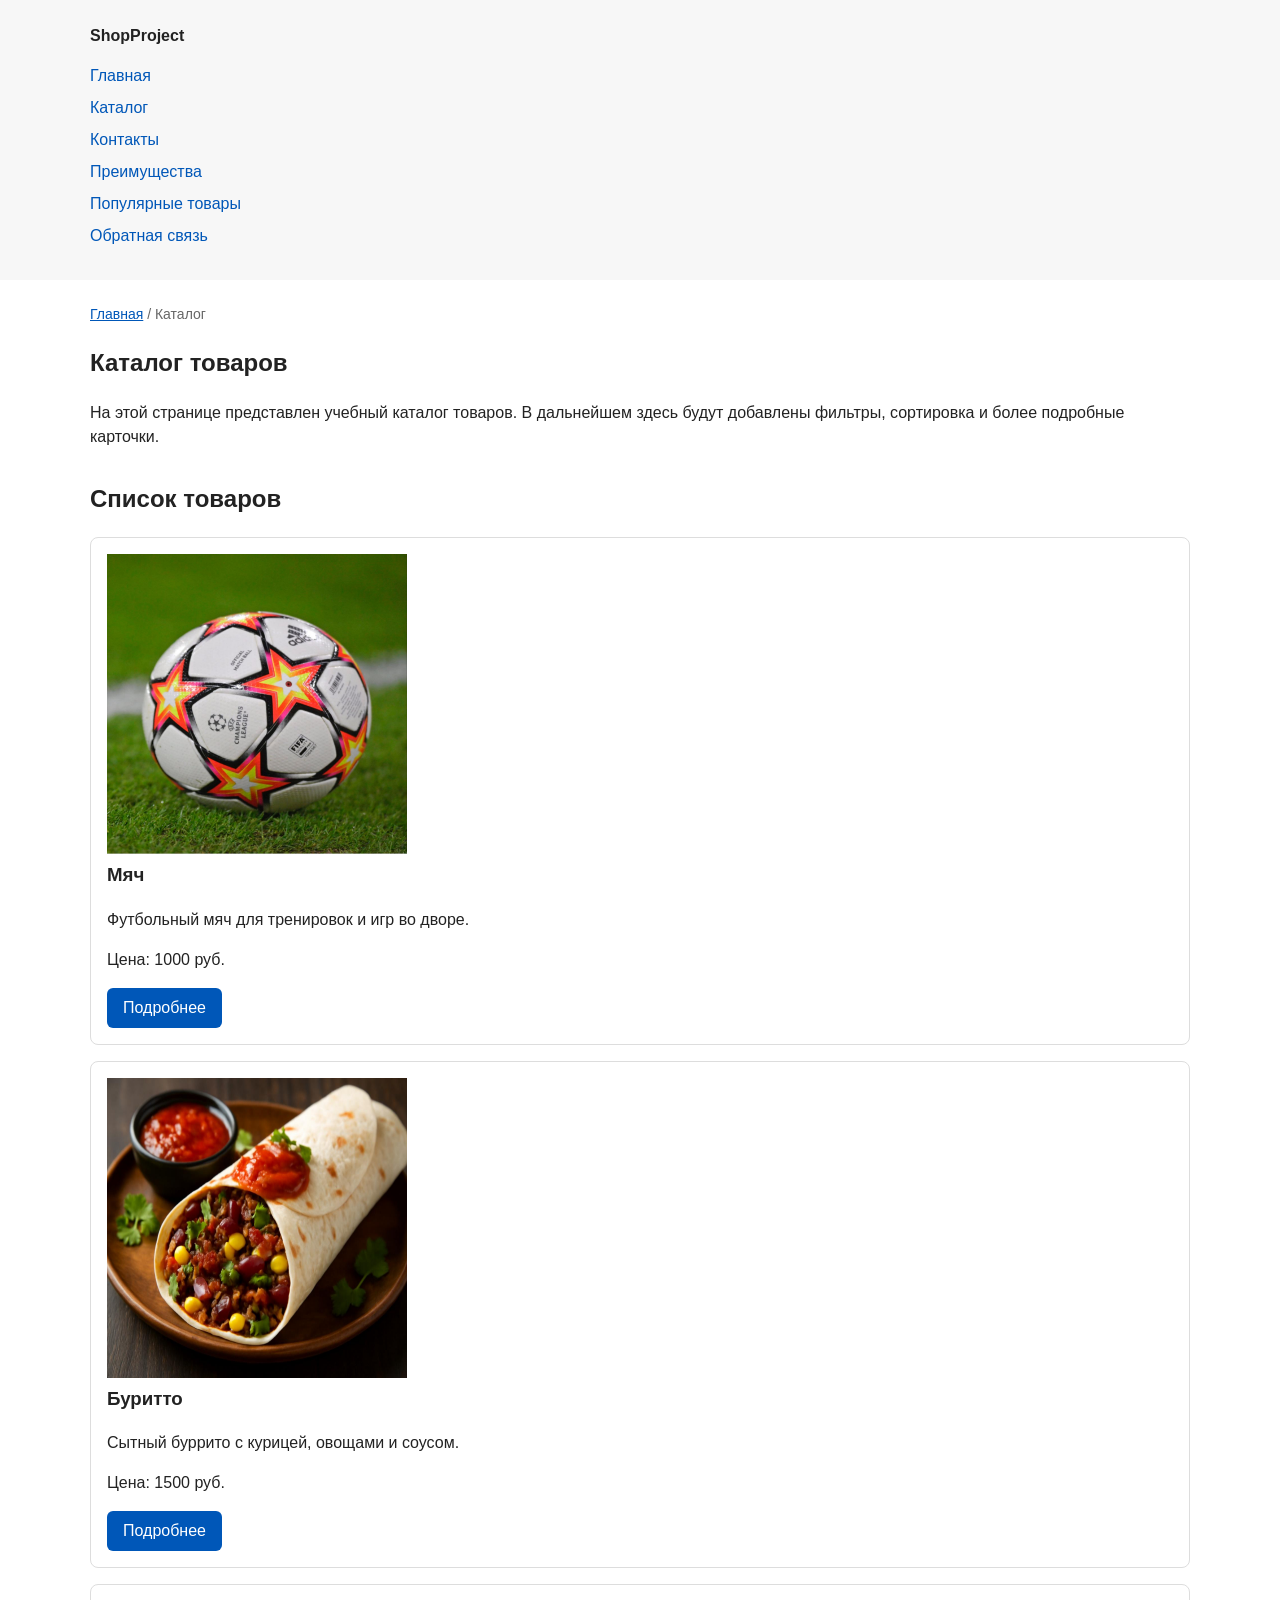
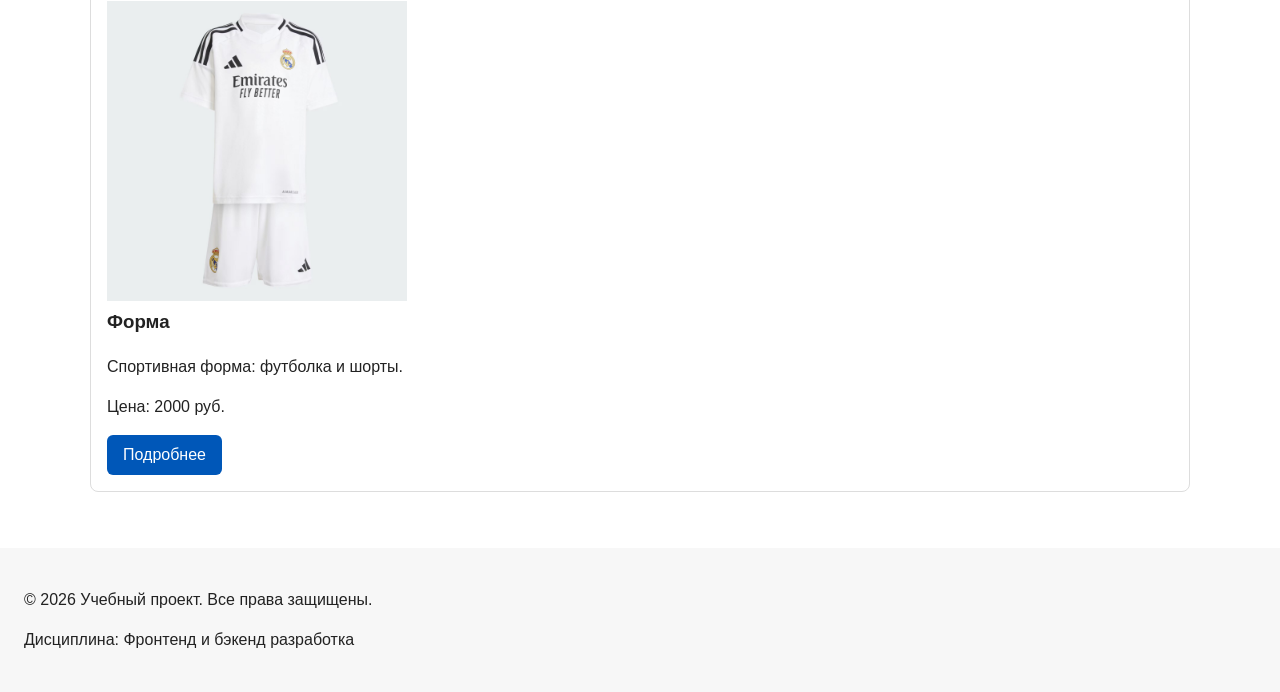
==== catalog.html @ de2d74d0 "feat: add multi-page structure navigation and anchors" ====
<!DOCTYPE html>
<html lang="ru">
<head>
  <meta charset="UTF-8">
  <meta name="viewport" content="width=device-width, initial-scale=1.0">
  <meta name="description" content="Каталог товаров учебного интернет-магазина ShopProject.">
  <title>Каталог товаров — Учебный интернет-магазин</title>
  <link rel="stylesheet" href="css/style.css">
</head>
<body>
  <header>
    <div class="site-header">
      <a class="site-logo" href="index.html">ShopProject</a>

      <nav class="site-nav" aria-label="Основная навигация">
        <ul class="site-nav__list">
          <li><a href="index.html">Главная</a></li>
          <li><a href="catalog.html">Каталог</a></li>
          <li><a href="contacts.html">Контакты</a></li>
          <li><a href="index.html#advantages">Преимущества</a></li>
          <li><a href="index.html#popular">Популярные товары</a></li>
          <li><a href="index.html#contacts">Обратная связь</a></li>
        </ul>
      </nav>
    </div>
  </header>

  <main>
    <nav class="breadcrumbs" aria-label="Хлебные крошки">
      <a href="index.html">Главная</a>
      <span>Каталог</span>
    </nav>

    <section class="section">
      <h1>Каталог товаров</h1>
      <p>
        На этой странице представлен учебный каталог товаров.
        В дальнейшем здесь будут добавлены фильтры, сортировка и более
        подробные карточки.
      </p>
    </section>

    <section class="section">
      <h2>Список товаров</h2>

      <article class="product-card">
        <img src="images/ball.jpg" alt="Мяч" class="product-card__image" width="300" height="300" loading="lazy">
        <h3>Мяч</h3>
        <p>Футбольный мяч для тренировок и игр во дворе.</p>
        <p>Цена: 1000 руб.</p>
        <a class="button" href="index.html#popular">Подробнее</a>
      </article>
      <article class="product-card">
        <img src="images/buritto.jpeg" alt="Буррито" class="product-card__image" width="300" height="300" loading="lazy">
        <h3>Буритто</h3>
        <p>Сытный буррито с курицей, овощами и соусом.</p>
        <p>Цена: 1500 руб.</p>
        <a class="button" href="index.html#popular">Подробнее</a>
      </article>
      <article class="product-card">
        <img src="images/forma.jpg" alt="Форма" class="product-card__image" width="300" height="300" loading="lazy">
        <h3>Форма</h3>
        <p>Спортивная форма: футболка и шорты.</p>
        <p>Цена: 2000 руб.</p>
        <a class="button" href="index.html#popular">Подробнее</a>
      </article>
    </section>
  </main>

  <footer>
    <p>&copy; 2026 Учебный проект. Все права защищены.</p>
    <p>Дисциплина: Фронтенд и бэкенд разработка</p>
  </footer>
</body>
</html>
---- css/style.css ----
/* ===============================
   1. Переменные проекта
   =============================== */

:root {
  /* Основные цвета проекта */
  --color-bg: #ffffff;
  --color-text: #222222;
  --color-muted: #666666;
  --color-primary: #0057b8;
  --color-primary-dark: #003f86;
  --color-border: #dddddd;
  --color-surface: #f7f7f7;
  --color-surface-accent: #eef5ff;
  --color-danger: #b00020;
  --color-success: #168a2f;
  --color-success-bg: #eefaf0;
  --color-white: #ffffff;

  /* Отступы */
  --space-xs: 4px;
  --space-sm: 8px;
  --space-md: 16px;
  --space-lg: 24px;
  --space-xl: 32px;

  /* Скругления */
  --radius-sm: 6px;
  --radius-md: 8px;
  --radius-lg: 12px;

  /* Размеры */
  --container-width: 1100px;
}

/* ===============================
   2. Базовые стили
   =============================== */

* {
  box-sizing: border-box;
}

html {
  scroll-behavior: smooth;
}

body {
  margin: 0;
  font-family: Arial, sans-serif;
  line-height: 1.5;
  color: var(--color-text);
  background-color: var(--color-bg);
}

header,
main,
footer {
  padding: var(--space-lg);
}

header {
  background-color: var(--color-surface);
}

footer {
  background-color: var(--color-surface);
}

/* ===============================
   3. Общие элементы интерфейса
   =============================== */

a {
  color: var(--color-primary);
}

a:hover {
  color: var(--color-primary-dark);
}

a:focus-visible {
  outline: 2px solid var(--color-primary);
  outline-offset: 3px;
}

.button {
  display: inline-block;
  padding: var(--space-sm) var(--space-md);
  color: var(--color-white);
  background-color: var(--color-primary);
  text-decoration: none;
  border: none;
  border-radius: var(--radius-sm);
  font: inherit;
  cursor: pointer;
}

.button:hover {
  color: var(--color-white);
  background-color: var(--color-primary-dark);
}

.button:focus-visible {
  outline: 2px solid var(--color-primary);
  outline-offset: 3px;
}

.button:disabled {
  opacity: 0.6;
  cursor: not-allowed;
}

/* ===============================
   4. Компоненты страницы
   =============================== */

/* Шапка и навигация */
.site-header {
  max-width: var(--container-width);
  margin: 0 auto;
}

.site-logo {
  font-weight: bold;
  text-decoration: none;
  color: var(--color-text);
}

.site-nav__list {
  padding: 0;
  margin: var(--space-md) 0 0;
  list-style: none;
}

.site-nav__list li {
  margin-bottom: var(--space-sm);
}

.site-nav__list a {
  text-decoration: none;
}

.site-nav__list a:hover {
  text-decoration: underline;
}

/* Хлебные крошки */
.breadcrumbs {
  max-width: var(--container-width);
  margin: 0 auto var(--space-md);
  font-size: 14px;
  color: var(--color-muted);
}

.breadcrumbs a {
  color: var(--color-primary);
}

.breadcrumbs span::before {
  content: " / ";
  color: var(--color-muted);
}

/* Подсветка элемента, к которому выполнен переход по якорю */
:target {
  outline: 2px dashed var(--color-primary);
  outline-offset: 4px;
}

/* Hero-блок */
.hero {
  max-width: var(--container-width);
  margin: 0 auto var(--space-xl);
  padding: var(--space-xl) var(--space-lg);
  background-color: var(--color-surface-accent);
  border-radius: var(--radius-lg);
}

/* Секции */
.section {
  max-width: var(--container-width);
  margin: 0 auto var(--space-xl);
}

.section h2 {
  margin-top: 0;
}

/* Карточки товаров */
.product-card {
  margin-bottom: var(--space-md);
  padding: var(--space-md);
  border: 1px solid var(--color-border);
  border-radius: var(--radius-md);
  background-color: var(--color-bg);
}

.product-card:hover {
  border-color: var(--color-primary);
}

.product-card h3 {
  margin-top: 0;
}

/* Боковой блок */
.aside-info {
  max-width: var(--container-width);
  margin: 0 auto var(--space-xl);
  padding: var(--space-md);
  border-left: 4px solid var(--color-primary);
  background-color: var(--color-surface);
}

/* ===============================
   5. Форма и модальное окно
   =============================== */

.order-dialog {
  width: min(100% - 32px, 560px);
  padding: var(--space-lg);
  border: none;
  border-radius: var(--radius-lg);
}

.order-dialog::backdrop {
  background-color: rgba(0, 0, 0, 0.5);
}

.form-field {
  margin-bottom: var(--space-md);
}

.form-field label {
  display: block;
  margin-bottom: var(--space-xs);
}

.form-field input,
.form-field select,
.form-field textarea {
  width: 100%;
  padding: 10px 12px;
  border: 1px solid var(--color-border);
  border-radius: var(--radius-sm);
  font: inherit;
}

.form-field input[type="checkbox"] {
  width: auto;
}

.form-field small {
  display: block;
  margin-top: var(--space-xs);
  color: var(--color-muted);
}

/* Состояния полей формы */
.form-field input:hover,
.form-field select:hover,
.form-field textarea:hover {
  border-color: var(--color-primary);
}

.form-field input:focus-visible,
.form-field select:focus-visible,
.form-field textarea:focus-visible,
.form-actions button:focus-visible {
  outline: 2px solid var(--color-primary);
  outline-offset: 3px;
}

[aria-invalid="true"] {
  border-color: var(--color-danger);
}

.form-actions {
  display: flex;
  gap: var(--space-md);
  margin-top: var(--space-lg);
}

.form-actions button:disabled {
  opacity: 0.6;
  cursor: not-allowed;
}

/* Сообщение об успешной отправке */
.success-message {
  max-width: var(--container-width);
  margin: var(--space-lg) auto;
  padding: var(--space-md);
  border-left: 4px solid var(--color-success);
  background-color: var(--color-success-bg);
}
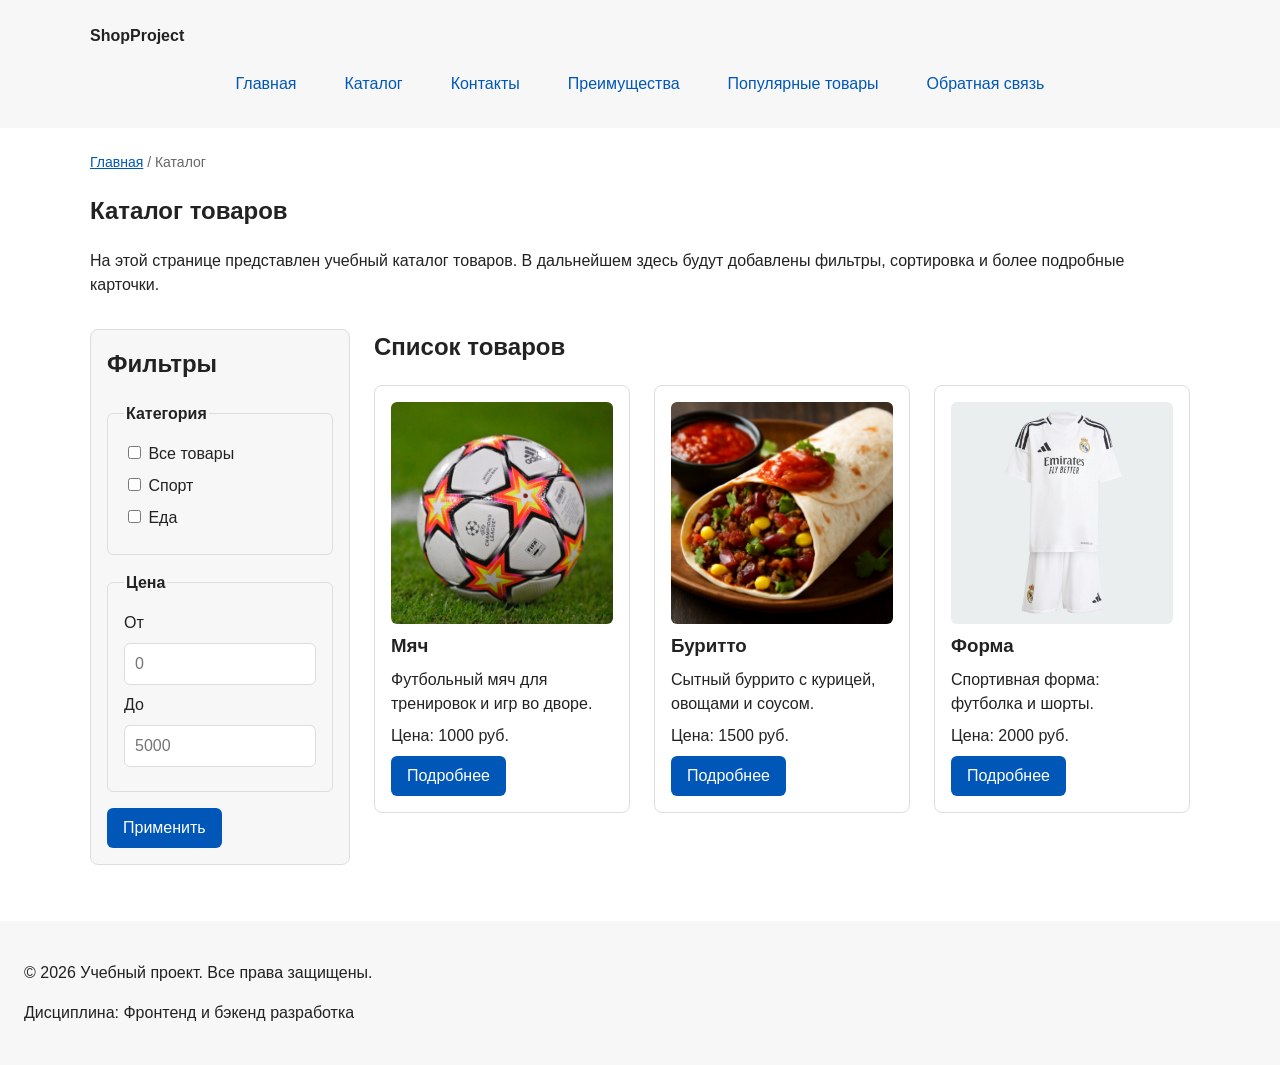
==== commit 22c81ef9: "feat: add flex navigation and grid catalog layout" ====
--- a/catalog.html
+++ b/catalog.html
@@ -40,30 +40,72 @@
       </p>
     </section>
 
-    <section class="section">
-      <h2>Список товаров</h2>
+    <section class="catalog-layout">
+      <aside class="catalog-filters">
+        <h2>Фильтры</h2>
 
-      <article class="product-card">
-        <img src="images/ball.jpg" alt="Мяч" class="product-card__image" width="300" height="300" loading="lazy">
-        <h3>Мяч</h3>
-        <p>Футбольный мяч для тренировок и игр во дворе.</p>
-        <p>Цена: 1000 руб.</p>
-        <a class="button" href="index.html#popular">Подробнее</a>
-      </article>
-      <article class="product-card">
-        <img src="images/buritto.jpeg" alt="Буррито" class="product-card__image" width="300" height="300" loading="lazy">
-        <h3>Буритто</h3>
-        <p>Сытный буррито с курицей, овощами и соусом.</p>
-        <p>Цена: 1500 руб.</p>
-        <a class="button" href="index.html#popular">Подробнее</a>
-      </article>
-      <article class="product-card">
-        <img src="images/forma.jpg" alt="Форма" class="product-card__image" width="300" height="300" loading="lazy">
-        <h3>Форма</h3>
-        <p>Спортивная форма: футболка и шорты.</p>
-        <p>Цена: 2000 руб.</p>
-        <a class="button" href="index.html#popular">Подробнее</a>
-      </article>
+        <form class="filters-form" action="#" method="get">
+          <fieldset>
+            <legend>Категория</legend>
+
+            <label>
+              <input type="checkbox" name="category" value="all">
+              Все товары
+            </label>
+
+            <label>
+              <input type="checkbox" name="category" value="sport">
+              Спорт
+            </label>
+
+            <label>
+              <input type="checkbox" name="category" value="food">
+              Еда
+            </label>
+          </fieldset>
+
+          <fieldset>
+            <legend>Цена</legend>
+
+            <label for="price-from">От</label>
+            <input id="price-from" name="price-from" type="number" min="0" placeholder="0">
+
+            <label for="price-to">До</label>
+            <input id="price-to" name="price-to" type="number" min="0" placeholder="5000">
+          </fieldset>
+
+          <button class="button" type="submit">Применить</button>
+        </form>
+      </aside>
+
+      <section class="catalog-products">
+        <h2>Список товаров</h2>
+
+        <div class="products-grid">
+          <article class="product-card">
+            <img src="images/ball.jpg" alt="Мяч" class="product-card__image" width="300" height="300" loading="lazy">
+            <h3>Мяч</h3>
+            <p>Футбольный мяч для тренировок и игр во дворе.</p>
+            <p>Цена: 1000 руб.</p>
+            <a class="button" href="index.html#popular">Подробнее</a>
+          </article>
+          <article class="product-card">
+            <img src="images/buritto.jpeg" alt="Буррито" class="product-card__image" width="300" height="300" loading="lazy">
+            <h3>Буритто</h3>
+            <p>Сытный буррито с курицей, овощами и соусом.</p>
+            <p>Цена: 1500 руб.</p>
+            <a class="button" href="index.html#popular">Подробнее</a>
+          </article>
+          <article class="product-card">
+            <img src="images/forma.jpg" alt="Форма" class="product-card__image" width="300" height="300" loading="lazy">
+            <h3>Форма</h3>
+            <p>Спортивная форма: футболка и шорты.</p>
+            <p>Цена: 2000 руб.</p>
+            <a class="button" href="index.html#popular">Подробнее</a>
+          </article>
+    
+        </div>
+      </section>
     </section>
   </main>
 
--- a/css/style.css
+++ b/css/style.css
@@ -128,21 +128,27 @@
 }
 
 .site-nav__list {
+  display: flex;
+  flex-wrap: wrap;
+  justify-content: center;
+  align-items: center;
+  gap: var(--space-md);
   padding: 0;
   margin: var(--space-md) 0 0;
   list-style: none;
 }
 
-.site-nav__list li {
-  margin-bottom: var(--space-sm);
-}
-
 .site-nav__list a {
+  display: inline-block;
+  padding: var(--space-sm) var(--space-md);
+  color: var(--color-primary);
   text-decoration: none;
+  border-radius: var(--radius-sm);
 }
 
 .site-nav__list a:hover {
-  text-decoration: underline;
+  color: var(--color-white);
+  background-color: var(--color-primary);
 }
 
 /* Хлебные крошки */
@@ -187,9 +193,19 @@
   margin-top: 0;
 }
 
+/* Сетка карточек товаров */
+.products-grid {
+  display: grid;
+  grid-template-columns: repeat(3, 1fr);
+  gap: var(--space-lg);
+}
+
 /* Карточки товаров */
 .product-card {
-  margin-bottom: var(--space-md);
+  display: flex;
+  flex-direction: column;
+  gap: var(--space-sm);
+  margin-bottom: 0;
   padding: var(--space-md);
   border: 1px solid var(--color-border);
   border-radius: var(--radius-md);
@@ -200,8 +216,86 @@
   border-color: var(--color-primary);
 }
 
-.product-card h3 {
+.product-card h3,
+.product-card p {
+  margin: 0;
+}
+
+.product-card__image {
+  display: block;
+  width: 100%;
+  height: auto;
+  aspect-ratio: 1 / 1;
+  object-fit: cover;
+  border-radius: var(--radius-sm);
+}
+
+.product-card .button {
+  margin-top: auto;
+  align-self: flex-start;
+}
+
+/* Страница каталога: фильтры + товары */
+.catalog-layout {
+  max-width: var(--container-width);
+  margin: 0 auto var(--space-xl);
+  display: grid;
+  grid-template-columns: 260px 1fr;
+  grid-template-areas: "filters products";
+  gap: var(--space-lg);
+}
+
+.catalog-filters {
+  grid-area: filters;
+  align-self: start;
+  padding: var(--space-md);
+  border: 1px solid var(--color-border);
+  border-radius: var(--radius-md);
+  background-color: var(--color-surface);
+}
+
+.catalog-filters h2,
+.catalog-products h2 {
   margin-top: 0;
+}
+
+.catalog-products {
+  grid-area: products;
+}
+
+/* Форма фильтров */
+.filters-form {
+  display: grid;
+  gap: var(--space-md);
+}
+
+.filters-form fieldset {
+  margin: 0;
+  padding: var(--space-md);
+  border: 1px solid var(--color-border);
+  border-radius: var(--radius-sm);
+}
+
+.filters-form legend {
+  font-weight: 700;
+}
+
+.filters-form label {
+  display: block;
+  margin-bottom: var(--space-sm);
+}
+
+.filters-form input[type="number"] {
+  width: 100%;
+  padding: 8px 10px;
+  margin-bottom: var(--space-sm);
+  border: 1px solid var(--color-border);
+  border-radius: var(--radius-sm);
+  font: inherit;
+}
+
+.filters-form .button {
+  justify-self: start;
 }
 
 /* Боковой блок */
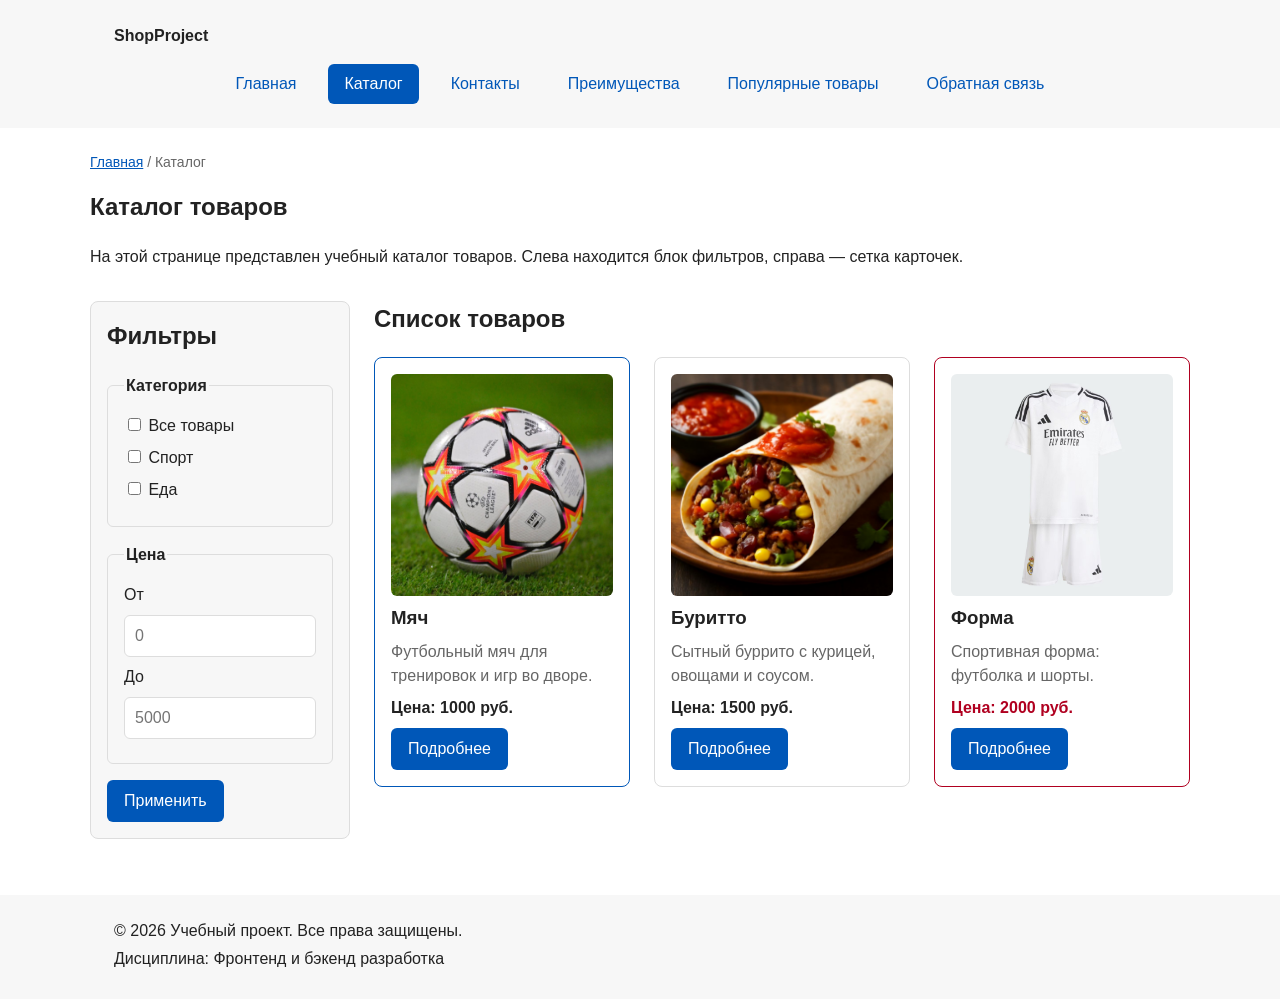
==== commit 10976dab: "refactor: apply BEM naming to CSS classes" ====
--- a/catalog.html
+++ b/catalog.html
@@ -8,110 +8,112 @@
   <link rel="stylesheet" href="css/style.css">
 </head>
 <body>
-  <header>
-    <div class="site-header">
-      <a class="site-logo" href="index.html">ShopProject</a>
+  <header class="site-header">
+    <div class="site-header__inner">
+      <a class="site-header__logo" href="index.html">ShopProject</a>
 
       <nav class="site-nav" aria-label="Основная навигация">
         <ul class="site-nav__list">
-          <li><a href="index.html">Главная</a></li>
-          <li><a href="catalog.html">Каталог</a></li>
-          <li><a href="contacts.html">Контакты</a></li>
-          <li><a href="index.html#advantages">Преимущества</a></li>
-          <li><a href="index.html#popular">Популярные товары</a></li>
-          <li><a href="index.html#contacts">Обратная связь</a></li>
+          <li class="site-nav__item"><a class="site-nav__link" href="index.html">Главная</a></li>
+          <li class="site-nav__item"><a class="site-nav__link site-nav__link--active" href="catalog.html" aria-current="page">Каталог</a></li>
+          <li class="site-nav__item"><a class="site-nav__link" href="contacts.html">Контакты</a></li>
+          <li class="site-nav__item"><a class="site-nav__link" href="index.html#advantages">Преимущества</a></li>
+          <li class="site-nav__item"><a class="site-nav__link" href="index.html#popular">Популярные товары</a></li>
+          <li class="site-nav__item"><a class="site-nav__link" href="index.html#contacts">Обратная связь</a></li>
         </ul>
       </nav>
     </div>
   </header>
 
-  <main>
+  <main class="page">
     <nav class="breadcrumbs" aria-label="Хлебные крошки">
-      <a href="index.html">Главная</a>
-      <span>Каталог</span>
+      <a class="breadcrumbs__link" href="index.html">Главная</a>
+      <span class="breadcrumbs__current" aria-current="page">Каталог</span>
     </nav>
 
     <section class="section">
-      <h1>Каталог товаров</h1>
-      <p>
+      <h1 class="section__title">Каталог товаров</h1>
+      <p class="section__text">
         На этой странице представлен учебный каталог товаров.
-        В дальнейшем здесь будут добавлены фильтры, сортировка и более
-        подробные карточки.
+        Слева находится блок фильтров, справа — сетка карточек.
       </p>
     </section>
 
     <section class="catalog-layout">
       <aside class="catalog-filters">
-        <h2>Фильтры</h2>
+        <h2 class="catalog-filters__title">Фильтры</h2>
 
         <form class="filters-form" action="#" method="get">
-          <fieldset>
-            <legend>Категория</legend>
+          <fieldset class="filters-form__group">
+            <legend class="filters-form__legend">Категория</legend>
 
-            <label>
-              <input type="checkbox" name="category" value="all">
+            <label class="filters-form__label">
+              <input class="filters-form__checkbox" type="checkbox" name="category" value="all">
               Все товары
             </label>
 
-            <label>
-              <input type="checkbox" name="category" value="sport">
+            <label class="filters-form__label">
+              <input class="filters-form__checkbox" type="checkbox" name="category" value="sport">
               Спорт
             </label>
 
-            <label>
-              <input type="checkbox" name="category" value="food">
+            <label class="filters-form__label">
+              <input class="filters-form__checkbox" type="checkbox" name="category" value="food">
               Еда
             </label>
           </fieldset>
 
-          <fieldset>
-            <legend>Цена</legend>
+          <fieldset class="filters-form__group">
+            <legend class="filters-form__legend">Цена</legend>
 
-            <label for="price-from">От</label>
-            <input id="price-from" name="price-from" type="number" min="0" placeholder="0">
+            <label class="filters-form__label" for="price-from">От</label>
+            <input class="filters-form__input" id="price-from" name="price-from" type="number" min="0" placeholder="0">
 
-            <label for="price-to">До</label>
-            <input id="price-to" name="price-to" type="number" min="0" placeholder="5000">
+            <label class="filters-form__label" for="price-to">До</label>
+            <input class="filters-form__input" id="price-to" name="price-to" type="number" min="0" placeholder="5000">
           </fieldset>
 
-          <button class="button" type="submit">Применить</button>
+          <button class="button button--primary filters-form__button" type="submit">Применить</button>
         </form>
       </aside>
 
       <section class="catalog-products">
-        <h2>Список товаров</h2>
+        <h2 class="catalog-products__title">Список товаров</h2>
 
         <div class="products-grid">
+          <article class="product-card product-card--featured">
+            <img class="product-card__image" src="images/ball.jpg" alt="Мяч" width="300" height="300" loading="lazy">
+            <h3 class="product-card__title">Мяч</h3>
+            <p class="product-card__description">Футбольный мяч для тренировок и игр во дворе.</p>
+            <p class="product-card__price">Цена: 1000 руб.</p>
+            <a class="button button--primary product-card__button" href="index.html#popular">Подробнее</a>
+          </article>
+
           <article class="product-card">
-            <img src="images/ball.jpg" alt="Мяч" class="product-card__image" width="300" height="300" loading="lazy">
-            <h3>Мяч</h3>
-            <p>Футбольный мяч для тренировок и игр во дворе.</p>
-            <p>Цена: 1000 руб.</p>
-            <a class="button" href="index.html#popular">Подробнее</a>
+            <img class="product-card__image" src="images/buritto.jpeg" alt="Буррито" width="300" height="300" loading="lazy">
+            <h3 class="product-card__title">Буритто</h3>
+            <p class="product-card__description">Сытный буррито с курицей, овощами и соусом.</p>
+            <p class="product-card__price">Цена: 1500 руб.</p>
+            <a class="button button--primary product-card__button" href="index.html#popular">Подробнее</a>
           </article>
-          <article class="product-card">
-            <img src="images/buritto.jpeg" alt="Буррито" class="product-card__image" width="300" height="300" loading="lazy">
-            <h3>Буритто</h3>
-            <p>Сытный буррито с курицей, овощами и соусом.</p>
-            <p>Цена: 1500 руб.</p>
-            <a class="button" href="index.html#popular">Подробнее</a>
+
+          <article class="product-card product-card--discount">
+            <img class="product-card__image" src="images/forma.jpg" alt="Форма" width="300" height="300" loading="lazy">
+            <h3 class="product-card__title">Форма</h3>
+            <p class="product-card__description">Спортивная форма: футболка и шорты.</p>
+            <p class="product-card__price">Цена: 2000 руб.</p>
+            <a class="button button--primary product-card__button" href="index.html#popular">Подробнее</a>
           </article>
-          <article class="product-card">
-            <img src="images/forma.jpg" alt="Форма" class="product-card__image" width="300" height="300" loading="lazy">
-            <h3>Форма</h3>
-            <p>Спортивная форма: футболка и шорты.</p>
-            <p>Цена: 2000 руб.</p>
-            <a class="button" href="index.html#popular">Подробнее</a>
-          </article>
-    
         </div>
       </section>
     </section>
   </main>
 
-  <footer>
-    <p>&copy; 2026 Учебный проект. Все права защищены.</p>
-    <p>Дисциплина: Фронтенд и бэкенд разработка</p>
+  <footer class="site-footer">
+    <div class="site-footer__inner">
+      <p class="site-footer__text">&copy; 2026 Учебный проект. Все права защищены.</p>
+      <p class="site-footer__text">Дисциплина: Фронтенд и бэкенд разработка</p>
+    </div>
   </footer>
 </body>
 </html>
--- a/css/style.css
+++ b/css/style.css
@@ -53,52 +53,59 @@
   background-color: var(--color-bg);
 }
 
-header,
-main,
-footer {
-  padding: var(--space-lg);
-}
-
-header {
-  background-color: var(--color-surface);
-}
-
-footer {
-  background-color: var(--color-surface);
+a {
+  color: var(--color-primary);
+}
+
+a:hover {
+  color: var(--color-primary-dark);
+}
+
+a:focus-visible {
+  outline: 2px solid var(--color-primary);
+  outline-offset: 3px;
+}
+
+/* Подсветка элемента, к которому выполнен переход по якорю */
+:target {
+  outline: 2px dashed var(--color-primary);
+  outline-offset: 4px;
 }
 
 /* ===============================
    3. Общие элементы интерфейса
    =============================== */
 
-a {
-  color: var(--color-primary);
-}
-
-a:hover {
-  color: var(--color-primary-dark);
-}
-
-a:focus-visible {
-  outline: 2px solid var(--color-primary);
-  outline-offset: 3px;
-}
-
+/* Блок button */
 .button {
   display: inline-block;
   padding: var(--space-sm) var(--space-md);
+  border: 1px solid transparent;
+  border-radius: var(--radius-sm);
+  font: inherit;
+  text-decoration: none;
+  cursor: pointer;
+}
+
+.button--primary {
   color: var(--color-white);
   background-color: var(--color-primary);
-  text-decoration: none;
-  border: none;
-  border-radius: var(--radius-sm);
-  font: inherit;
-  cursor: pointer;
-}
-
-.button:hover {
+}
+
+.button--primary:hover {
   color: var(--color-white);
   background-color: var(--color-primary-dark);
+}
+
+.button--secondary {
+  color: var(--color-primary);
+  background-color: transparent;
+  border-color: var(--color-primary);
+}
+
+.button--secondary:hover {
+  color: var(--color-white);
+  background-color: var(--color-primary);
 }
 
 .button:focus-visible {
@@ -106,27 +113,49 @@
   outline-offset: 3px;
 }
 
-.button:disabled {
+.button:disabled,
+.button--disabled {
   opacity: 0.6;
   cursor: not-allowed;
+}
+
+/* Основная область страницы */
+.page {
+  padding: var(--space-lg);
+}
+
+/* Блок section — универсальный раздел страницы */
+.section {
+  max-width: var(--container-width);
+  margin: 0 auto var(--space-xl);
+}
+
+.section__title {
+  margin-top: 0;
 }
 
 /* ===============================
    4. Компоненты страницы
    =============================== */
 
-/* Шапка и навигация */
+/* Блок site-header */
 .site-header {
+  background-color: var(--color-surface);
+}
+
+.site-header__inner {
   max-width: var(--container-width);
   margin: 0 auto;
-}
-
-.site-logo {
-  font-weight: bold;
+  padding: var(--space-lg);
+}
+
+.site-header__logo {
+  font-weight: 700;
+  color: var(--color-text);
   text-decoration: none;
-  color: var(--color-text);
-}
-
+}
+
+/* Блок site-nav */
 .site-nav__list {
   display: flex;
   flex-wrap: wrap;
@@ -138,7 +167,7 @@
   list-style: none;
 }
 
-.site-nav__list a {
+.site-nav__link {
   display: inline-block;
   padding: var(--space-sm) var(--space-md);
   color: var(--color-primary);
@@ -146,12 +175,22 @@
   border-radius: var(--radius-sm);
 }
 
-.site-nav__list a:hover {
+.site-nav__link:hover {
   color: var(--color-white);
   background-color: var(--color-primary);
 }
 
-/* Хлебные крошки */
+.site-nav__link:focus-visible {
+  outline: 2px solid var(--color-primary);
+  outline-offset: 3px;
+}
+
+.site-nav__link--active {
+  color: var(--color-white);
+  background-color: var(--color-primary);
+}
+
+/* Блок breadcrumbs */
 .breadcrumbs {
   max-width: var(--container-width);
   margin: 0 auto var(--space-md);
@@ -159,22 +198,16 @@
   color: var(--color-muted);
 }
 
-.breadcrumbs a {
+.breadcrumbs__link {
   color: var(--color-primary);
 }
 
-.breadcrumbs span::before {
+.breadcrumbs__current::before {
   content: " / ";
   color: var(--color-muted);
 }
 
-/* Подсветка элемента, к которому выполнен переход по якорю */
-:target {
-  outline: 2px dashed var(--color-primary);
-  outline-offset: 4px;
-}
-
-/* Hero-блок */
+/* Блок hero */
 .hero {
   max-width: var(--container-width);
   margin: 0 auto var(--space-xl);
@@ -183,29 +216,28 @@
   border-radius: var(--radius-lg);
 }
 
-/* Секции */
-.section {
-  max-width: var(--container-width);
-  margin: 0 auto var(--space-xl);
-}
-
-.section h2 {
+.hero__title {
   margin-top: 0;
 }
 
-/* Сетка карточек товаров */
+/* Блок advantages */
+.advantages {
+  margin: 0;
+  padding-left: var(--space-lg);
+}
+
+/* Блок products-grid */
 .products-grid {
   display: grid;
   grid-template-columns: repeat(3, 1fr);
   gap: var(--space-lg);
 }
 
-/* Карточки товаров */
+/* Блок product-card */
 .product-card {
   display: flex;
   flex-direction: column;
   gap: var(--space-sm);
-  margin-bottom: 0;
   padding: var(--space-md);
   border: 1px solid var(--color-border);
   border-radius: var(--radius-md);
@@ -216,9 +248,12 @@
   border-color: var(--color-primary);
 }
 
-.product-card h3,
-.product-card p {
-  margin: 0;
+.product-card--featured {
+  border-color: var(--color-primary);
+}
+
+.product-card--discount {
+  border-color: var(--color-danger);
 }
 
 .product-card__image {
@@ -230,12 +265,31 @@
   border-radius: var(--radius-sm);
 }
 
-.product-card .button {
+.product-card__title {
+  margin: 0;
+  color: var(--color-text);
+}
+
+.product-card__description {
+  margin: 0;
+  color: var(--color-muted);
+}
+
+.product-card__price {
+  margin: 0;
+  font-weight: 700;
+}
+
+.product-card--discount .product-card__price {
+  color: var(--color-danger);
+}
+
+.product-card__button {
   margin-top: auto;
   align-self: flex-start;
 }
 
-/* Страница каталога: фильтры + товары */
+/* Блок catalog-layout: фильтры + товары */
 .catalog-layout {
   max-width: var(--container-width);
   margin: 0 auto var(--space-xl);
@@ -245,6 +299,7 @@
   gap: var(--space-lg);
 }
 
+/* Блок catalog-filters */
 .catalog-filters {
   grid-area: filters;
   align-self: start;
@@ -254,38 +309,42 @@
   background-color: var(--color-surface);
 }
 
-.catalog-filters h2,
-.catalog-products h2 {
+.catalog-filters__title {
   margin-top: 0;
 }
 
+/* Блок catalog-products */
 .catalog-products {
   grid-area: products;
 }
 
-/* Форма фильтров */
+.catalog-products__title {
+  margin-top: 0;
+}
+
+/* Блок filters-form */
 .filters-form {
   display: grid;
   gap: var(--space-md);
 }
 
-.filters-form fieldset {
+.filters-form__group {
   margin: 0;
   padding: var(--space-md);
   border: 1px solid var(--color-border);
   border-radius: var(--radius-sm);
 }
 
-.filters-form legend {
+.filters-form__legend {
   font-weight: 700;
 }
 
-.filters-form label {
+.filters-form__label {
   display: block;
   margin-bottom: var(--space-sm);
 }
 
-.filters-form input[type="number"] {
+.filters-form__input {
   width: 100%;
   padding: 8px 10px;
   margin-bottom: var(--space-sm);
@@ -294,12 +353,22 @@
   font: inherit;
 }
 
-.filters-form .button {
+.filters-form__input:hover {
+  border-color: var(--color-primary);
+}
+
+.filters-form__input:focus-visible,
+.filters-form__checkbox:focus-visible {
+  outline: 2px solid var(--color-primary);
+  outline-offset: 3px;
+}
+
+.filters-form__button {
   justify-self: start;
 }
 
-/* Боковой блок */
-.aside-info {
+/* Блок info-box — дополнительный информационный блок */
+.info-box {
   max-width: var(--container-width);
   margin: 0 auto var(--space-xl);
   padding: var(--space-md);
@@ -307,10 +376,43 @@
   background-color: var(--color-surface);
 }
 
+.info-box__title {
+  margin-top: 0;
+}
+
+.info-box__text {
+  margin-bottom: 0;
+}
+
+/* Блок contacts */
+.contacts {
+  padding-left: var(--space-lg);
+}
+
+.contacts__item {
+  margin-bottom: var(--space-xs);
+}
+
+/* Блок site-footer */
+.site-footer {
+  background-color: var(--color-surface);
+}
+
+.site-footer__inner {
+  max-width: var(--container-width);
+  margin: 0 auto;
+  padding: var(--space-lg);
+}
+
+.site-footer__text {
+  margin: 0 0 var(--space-xs);
+}
+
 /* ===============================
    5. Форма и модальное окно
    =============================== */
 
+/* Блок order-dialog */
 .order-dialog {
   width: min(100% - 32px, 560px);
   padding: var(--space-lg);
@@ -322,18 +424,29 @@
   background-color: rgba(0, 0, 0, 0.5);
 }
 
-.form-field {
+.order-dialog__title {
+  margin-top: 0;
+}
+
+/* Блок order-form */
+.order-form__field {
   margin-bottom: var(--space-md);
 }
 
-.form-field label {
+.order-form__label {
   display: block;
   margin-bottom: var(--space-xs);
 }
 
-.form-field input,
-.form-field select,
-.form-field textarea {
+.order-form__label--inline {
+  display: flex;
+  align-items: center;
+  gap: var(--space-sm);
+}
+
+.order-form__input,
+.order-form__select,
+.order-form__textarea {
   width: 100%;
   padding: 10px 12px;
   border: 1px solid var(--color-border);
@@ -341,47 +454,44 @@
   font: inherit;
 }
 
-.form-field input[type="checkbox"] {
-  width: auto;
-}
-
-.form-field small {
+.order-form__input:hover,
+.order-form__select:hover,
+.order-form__textarea:hover {
+  border-color: var(--color-primary);
+}
+
+.order-form__input:focus-visible,
+.order-form__select:focus-visible,
+.order-form__textarea:focus-visible,
+.order-form__checkbox:focus-visible {
+  outline: 2px solid var(--color-primary);
+  outline-offset: 3px;
+}
+
+/* Поля с ошибками: aria-invalid выставляется в js/main.js */
+.order-form__input[aria-invalid="true"],
+.order-form__select[aria-invalid="true"],
+.order-form__textarea[aria-invalid="true"] {
+  border-color: var(--color-danger);
+}
+
+.order-form__checkbox[aria-invalid="true"] {
+  outline: 2px solid var(--color-danger);
+}
+
+.order-form__hint {
   display: block;
   margin-top: var(--space-xs);
   color: var(--color-muted);
 }
 
-/* Состояния полей формы */
-.form-field input:hover,
-.form-field select:hover,
-.form-field textarea:hover {
-  border-color: var(--color-primary);
-}
-
-.form-field input:focus-visible,
-.form-field select:focus-visible,
-.form-field textarea:focus-visible,
-.form-actions button:focus-visible {
-  outline: 2px solid var(--color-primary);
-  outline-offset: 3px;
-}
-
-[aria-invalid="true"] {
-  border-color: var(--color-danger);
-}
-
-.form-actions {
+.order-form__actions {
   display: flex;
   gap: var(--space-md);
   margin-top: var(--space-lg);
 }
 
-.form-actions button:disabled {
-  opacity: 0.6;
-  cursor: not-allowed;
-}
-
-/* Сообщение об успешной отправке */
+/* Блок success-message */
 .success-message {
   max-width: var(--container-width);
   margin: var(--space-lg) auto;
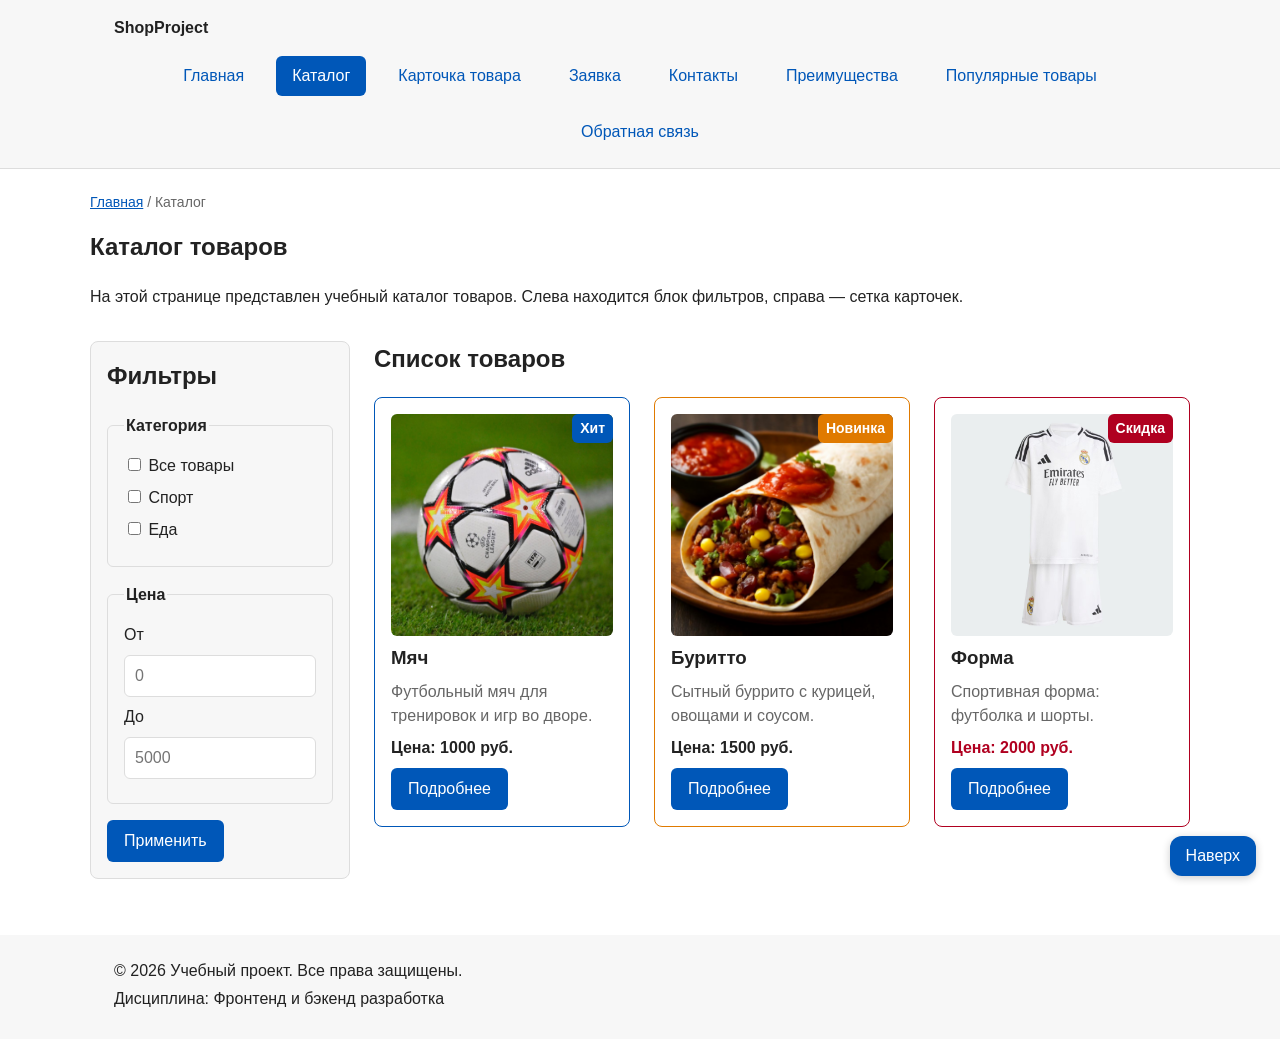
==== commit 2467517c: "fix: prepare HTML CSS project for submission" ====
--- a/catalog.html
+++ b/catalog.html
@@ -16,6 +16,8 @@
         <ul class="site-nav__list">
           <li class="site-nav__item"><a class="site-nav__link" href="index.html">Главная</a></li>
           <li class="site-nav__item"><a class="site-nav__link site-nav__link--active" href="catalog.html" aria-current="page">Каталог</a></li>
+          <li class="site-nav__item"><a class="site-nav__link" href="product.html">Карточка товара</a></li>
+          <li class="site-nav__item"><a class="site-nav__link" href="order.html">Заявка</a></li>
           <li class="site-nav__item"><a class="site-nav__link" href="contacts.html">Контакты</a></li>
           <li class="site-nav__item"><a class="site-nav__link" href="index.html#advantages">Преимущества</a></li>
           <li class="site-nav__item"><a class="site-nav__link" href="index.html#popular">Популярные товары</a></li>
@@ -82,27 +84,30 @@
 
         <div class="products-grid">
           <article class="product-card product-card--featured">
-            <img class="product-card__image" src="images/ball.jpg" alt="Мяч" width="300" height="300" loading="lazy">
+            <span class="product-card__badge">Хит</span>
+            <img class="product-card__image" src="images/ball.jpg" alt="Футбольный мяч" width="300" height="300" loading="lazy">
             <h3 class="product-card__title">Мяч</h3>
             <p class="product-card__description">Футбольный мяч для тренировок и игр во дворе.</p>
             <p class="product-card__price">Цена: 1000 руб.</p>
-            <a class="button button--primary product-card__button" href="index.html#popular">Подробнее</a>
+            <a class="button button--primary product-card__button" href="product.html">Подробнее</a>
           </article>
 
-          <article class="product-card">
-            <img class="product-card__image" src="images/buritto.jpeg" alt="Буррито" width="300" height="300" loading="lazy">
+          <article class="product-card product-card--new">
+            <span class="product-card__badge">Новинка</span>
+            <img class="product-card__image" src="images/buritto.jpeg" alt="Буррито с овощами" width="300" height="300" loading="lazy">
             <h3 class="product-card__title">Буритто</h3>
             <p class="product-card__description">Сытный буррито с курицей, овощами и соусом.</p>
             <p class="product-card__price">Цена: 1500 руб.</p>
-            <a class="button button--primary product-card__button" href="index.html#popular">Подробнее</a>
+            <a class="button button--primary product-card__button" href="product.html">Подробнее</a>
           </article>
 
           <article class="product-card product-card--discount">
-            <img class="product-card__image" src="images/forma.jpg" alt="Форма" width="300" height="300" loading="lazy">
+            <span class="product-card__badge">Скидка</span>
+            <img class="product-card__image" src="images/forma.jpg" alt="Спортивная форма" width="300" height="300" loading="lazy">
             <h3 class="product-card__title">Форма</h3>
             <p class="product-card__description">Спортивная форма: футболка и шорты.</p>
             <p class="product-card__price">Цена: 2000 руб.</p>
-            <a class="button button--primary product-card__button" href="index.html#popular">Подробнее</a>
+            <a class="button button--primary product-card__button" href="product.html">Подробнее</a>
           </article>
         </div>
       </section>
@@ -115,5 +120,7 @@
       <p class="site-footer__text">Дисциплина: Фронтенд и бэкенд разработка</p>
     </div>
   </footer>
+
+  <a class="to-top" href="#" aria-label="Вернуться наверх страницы">Наверх</a>
 </body>
 </html>
--- a/css/style.css
+++ b/css/style.css
@@ -15,6 +15,7 @@
   --color-danger: #b00020;
   --color-success: #168a2f;
   --color-success-bg: #eefaf0;
+  --color-new: #e07a00;
   --color-white: #ffffff;
 
   /* Отступы */
@@ -31,6 +32,10 @@
 
   /* Размеры */
   --container-width: 1100px;
+
+  /* Слои (z-index) */
+  --z-header: 10;
+  --z-to-top: 20;
 }
 
 /* ===============================
@@ -43,6 +48,7 @@
 
 html {
   scroll-behavior: smooth;
+  scroll-padding-top: 140px;
 }
 
 body {
@@ -138,15 +144,19 @@
    4. Компоненты страницы
    =============================== */
 
-/* Блок site-header */
+/* Блок site-header: шапка прилипает к верху страницы */
 .site-header {
+  position: sticky;
+  top: 0;
+  z-index: var(--z-header);
   background-color: var(--color-surface);
+  box-shadow: 0 1px 0 var(--color-border);
 }
 
 .site-header__inner {
   max-width: var(--container-width);
   margin: 0 auto;
-  padding: var(--space-lg);
+  padding: var(--space-md) var(--space-lg);
 }
 
 .site-header__logo {
@@ -202,6 +212,7 @@
   color: var(--color-primary);
 }
 
+.breadcrumbs__link--next::before,
 .breadcrumbs__current::before {
   content: " / ";
   color: var(--color-muted);
@@ -218,6 +229,12 @@
 
 .hero__title {
   margin-top: 0;
+}
+
+.hero__actions {
+  display: flex;
+  flex-wrap: wrap;
+  gap: var(--space-md);
 }
 
 /* Блок advantages */
@@ -233,8 +250,9 @@
   gap: var(--space-lg);
 }
 
-/* Блок product-card */
+/* Блок product-card: карточка — контейнер для бейджа */
 .product-card {
+  position: relative;
   display: flex;
   flex-direction: column;
   gap: var(--space-sm);
@@ -246,6 +264,7 @@
 
 .product-card:hover {
   border-color: var(--color-primary);
+  box-shadow: 0 4px 12px rgba(0, 0, 0, 0.08);
 }
 
 .product-card--featured {
@@ -254,6 +273,32 @@
 
 .product-card--discount {
   border-color: var(--color-danger);
+}
+
+.product-card--new {
+  border-color: var(--color-new);
+}
+
+/* Бейдж «Хит», «Новинка», «Скидка» */
+.product-card__badge {
+  position: absolute;
+  top: var(--space-md);
+  right: var(--space-md);
+  z-index: 1;
+  padding: var(--space-xs) var(--space-sm);
+  font-size: 14px;
+  font-weight: 700;
+  color: var(--color-white);
+  background-color: var(--color-primary);
+  border-radius: var(--radius-sm);
+}
+
+.product-card--discount .product-card__badge {
+  background-color: var(--color-danger);
+}
+
+.product-card--new .product-card__badge {
+  background-color: var(--color-new);
 }
 
 .product-card__image {
@@ -367,6 +412,151 @@
   justify-self: start;
 }
 
+/* Блок product-details — страница товара */
+.product-details {
+  max-width: var(--container-width);
+  margin: 0 auto var(--space-xl);
+  display: grid;
+  grid-template-columns: 1fr 1fr;
+  grid-template-areas: "media info";
+  gap: var(--space-xl);
+  align-items: start;
+}
+
+.product-details__media {
+  grid-area: media;
+  position: relative;
+}
+
+.product-details__badge {
+  position: absolute;
+  top: var(--space-md);
+  left: var(--space-md);
+  padding: var(--space-xs) var(--space-sm);
+  font-weight: 700;
+  color: var(--color-white);
+  background-color: var(--color-primary);
+  border-radius: var(--radius-sm);
+}
+
+.product-details__image {
+  display: block;
+  width: 100%;
+  height: auto;
+  border-radius: var(--radius-lg);
+}
+
+.product-details__info {
+  grid-area: info;
+  display: flex;
+  flex-direction: column;
+  gap: var(--space-md);
+}
+
+.product-details__title,
+.product-details__description,
+.product-details__price {
+  margin: 0;
+}
+
+.product-details__price {
+  font-size: 28px;
+  font-weight: 700;
+}
+
+.product-details__button {
+  align-self: flex-start;
+}
+
+/* Блок product-table — таблица характеристик */
+.product-table {
+  width: 100%;
+  border-collapse: collapse;
+}
+
+.product-table__caption {
+  margin-bottom: var(--space-sm);
+  font-weight: 700;
+  text-align: left;
+}
+
+.product-table__cell {
+  padding: var(--space-sm) var(--space-md);
+  border: 1px solid var(--color-border);
+  text-align: left;
+}
+
+.product-table__cell--head {
+  background-color: var(--color-surface-accent);
+}
+
+.product-table tbody tr:nth-child(even) {
+  background-color: var(--color-surface);
+}
+
+/* Блок reviews — отзывы */
+.reviews {
+  display: grid;
+  grid-template-columns: repeat(2, 1fr);
+  gap: var(--space-lg);
+}
+
+.reviews__item {
+  margin: 0;
+  padding: var(--space-md);
+  border-left: 4px solid var(--color-primary);
+  background-color: var(--color-surface);
+}
+
+.reviews__text {
+  margin: 0 0 var(--space-sm);
+}
+
+.reviews__author {
+  color: var(--color-muted);
+}
+
+/* Блок faq — частые вопросы */
+.faq {
+  margin-bottom: var(--space-sm);
+  padding: var(--space-sm) var(--space-md);
+  border: 1px solid var(--color-border);
+  border-radius: var(--radius-sm);
+}
+
+.faq__question {
+  font-weight: 700;
+  cursor: pointer;
+}
+
+.faq__question:focus-visible {
+  outline: 2px solid var(--color-primary);
+  outline-offset: 3px;
+}
+
+.faq__answer {
+  margin: var(--space-sm) 0 0;
+}
+
+/* Блок to-top — фиксированная кнопка «Наверх» */
+.to-top {
+  position: fixed;
+  right: var(--space-lg);
+  bottom: var(--space-lg);
+  z-index: var(--z-to-top);
+  padding: var(--space-sm) var(--space-md);
+  color: var(--color-white);
+  background-color: var(--color-primary);
+  border-radius: var(--radius-lg);
+  text-decoration: none;
+  box-shadow: 0 2px 8px rgba(0, 0, 0, 0.2);
+}
+
+.to-top:hover {
+  color: var(--color-white);
+  background-color: var(--color-primary-dark);
+}
+
 /* Блок info-box — дополнительный информационный блок */
 .info-box {
   max-width: var(--container-width);
@@ -429,6 +619,25 @@
 }
 
 /* Блок order-form */
+.order-form--page {
+  max-width: 640px;
+  padding: var(--space-lg);
+  border: 1px solid var(--color-border);
+  border-radius: var(--radius-lg);
+  background-color: var(--color-bg);
+}
+
+.order-form__group {
+  margin: 0 0 var(--space-md);
+  padding: var(--space-md);
+  border: 1px solid var(--color-border);
+  border-radius: var(--radius-sm);
+}
+
+.order-form__legend {
+  font-weight: 700;
+}
+
 .order-form__field {
   margin-bottom: var(--space-md);
 }
@@ -463,7 +672,8 @@
 .order-form__input:focus-visible,
 .order-form__select:focus-visible,
 .order-form__textarea:focus-visible,
-.order-form__checkbox:focus-visible {
+.order-form__checkbox:focus-visible,
+.order-form__radio:focus-visible {
   outline: 2px solid var(--color-primary);
   outline-offset: 3px;
 }
